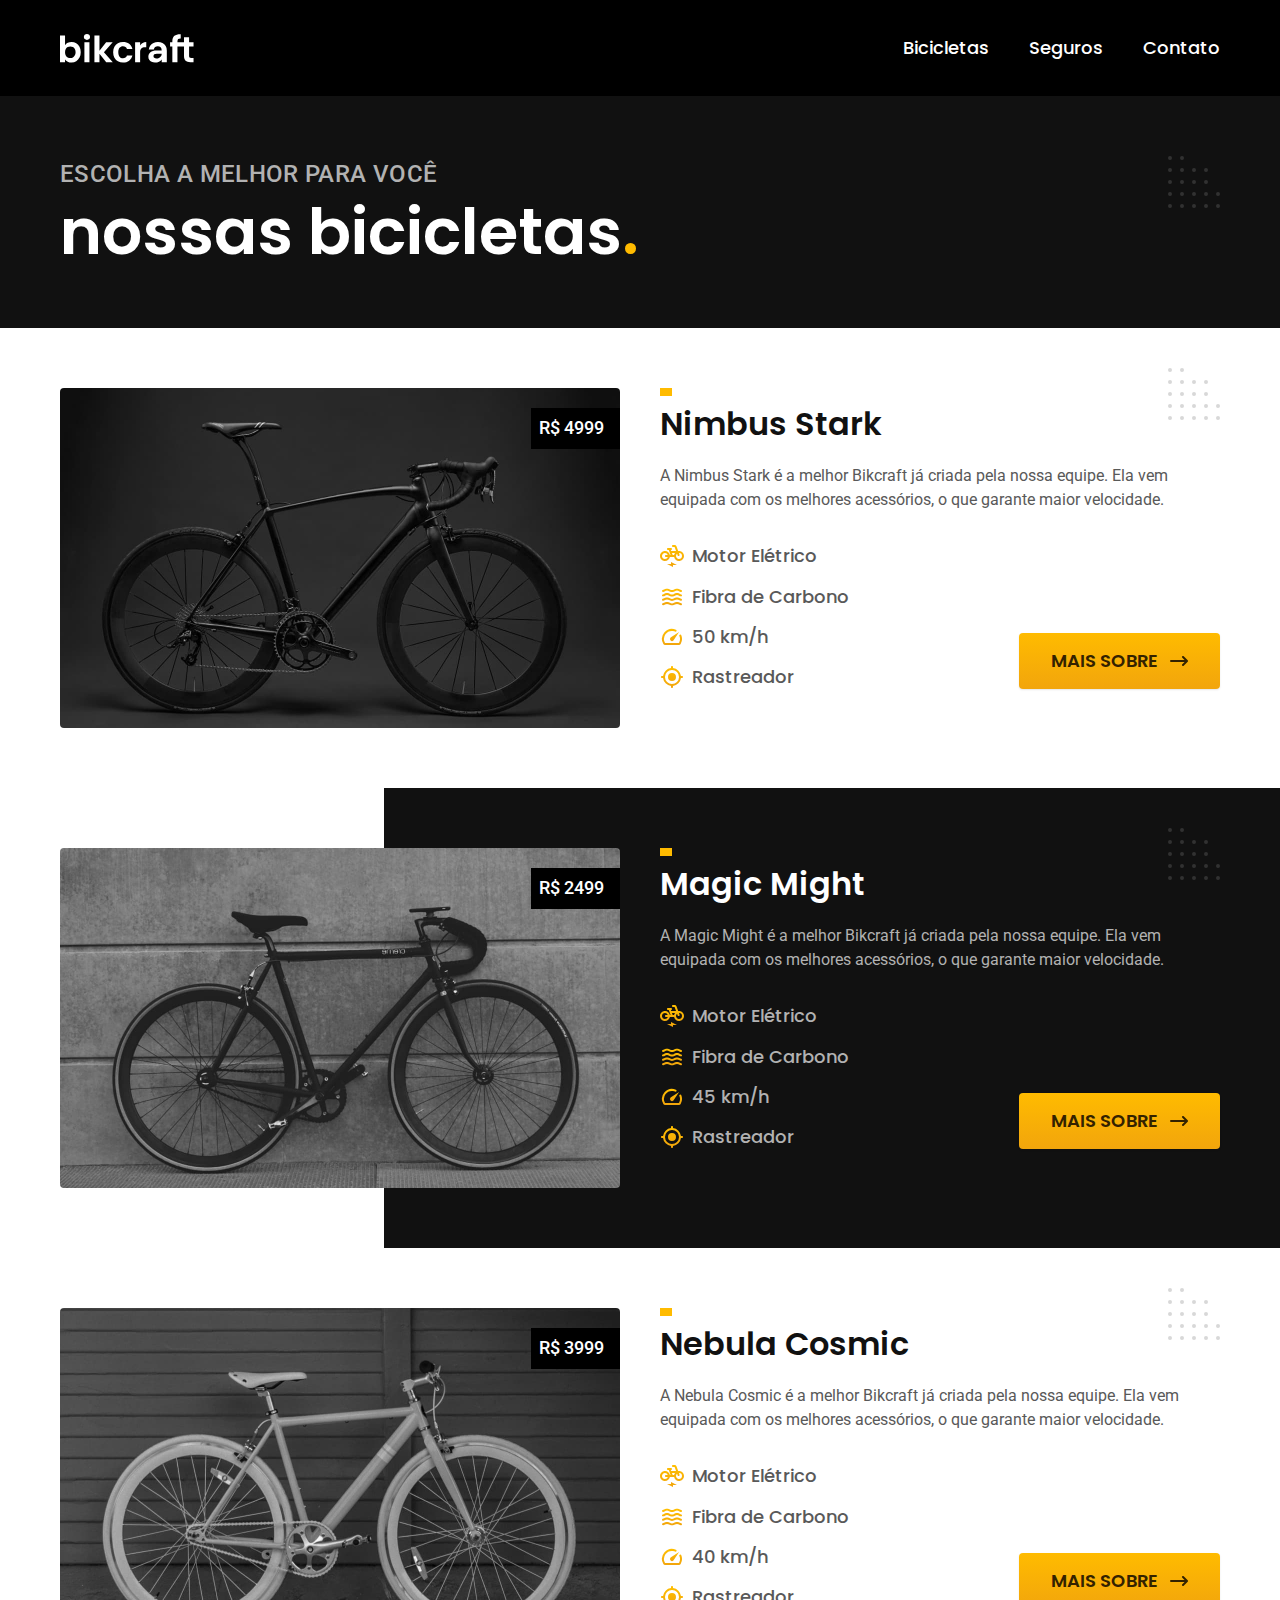
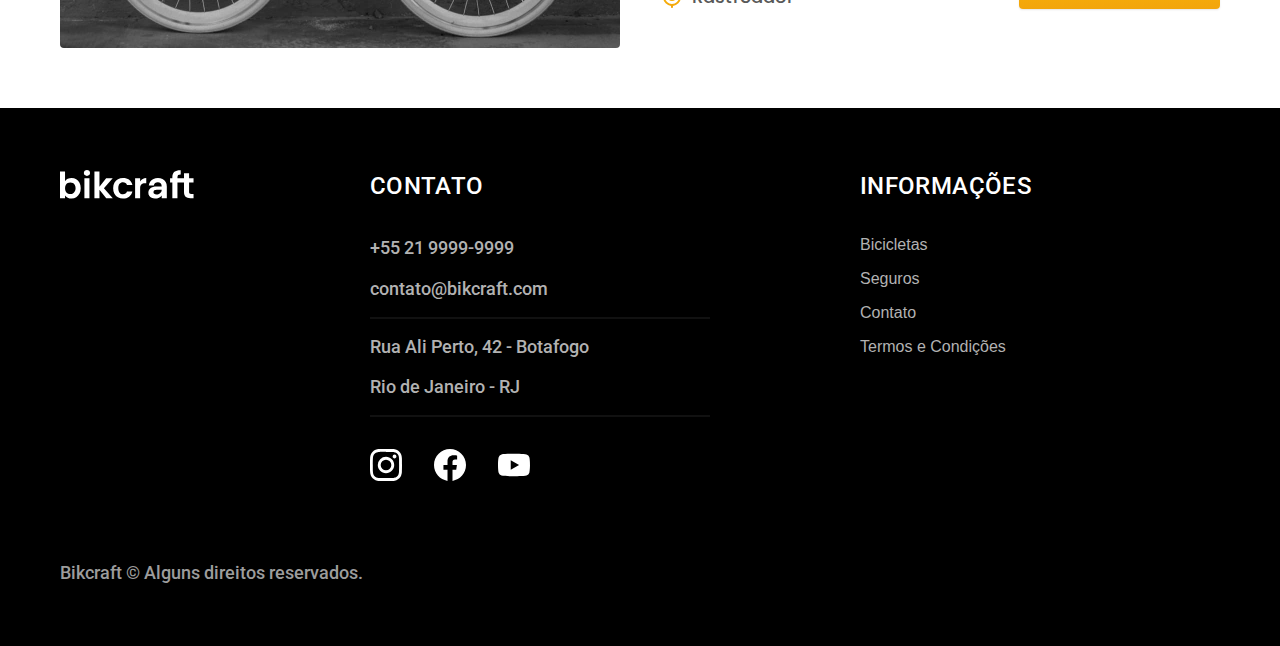
==== bicicletas.html @ aabdb1ad "pastas atualizadas" ====
<!DOCTYPE html>
<html lang="pt-br">

<head>
  <meta charset="UTF-8">
  <meta name="viewport" content="width=device-width, initial-scale=1.0">
  <title>Bicicletas | Bikcraft</title>
  <meta name="Termos e condições" content="Bicicletas elétricas de alta precisão e qualidade,  feitas sob medida para o cliente. Explore o mundo na sua velocidade com a Bikcraft.">

  <link rel="preload" href="./css/style.css" as="style">
  <link rel="stylesheet" href="./css/style.css">

  <link rel="preconnect" href="https://fonts.googleapis.com">
  <link rel="preconnect" href="https://fonts.gstatic.com" crossorigin>
  <link href="https://fonts.googleapis.com/css2?family=Merriweather:ital,wght@1,900&family=Poppins:wght@400;600&family=Roboto:wght@400;500&display=swap" rel="stylesheet">
</head>

<body id="bicicletas">
  <header class="header-bg">
    <div class="header container">
      <a href="./">
        <img src="./img/bikcraft.svg" alt="Bikcraft">
      </a>
      <nav aria-label="primaria">
        <ul class="header-menu font-1-m cor-0">
          <li><a href="./bicicletas.html">Bicicletas</a></li>
          <li><a href="./seguros.html">Seguros</a></li>
          <li><a href="./contato.html">Contato</a></li>
        </ul>
      </nav>
    </div>
  </header>

  <main>
    <div class="titulo-bg">
      <div class="titulo container">
        <p class="font-2-l-b cor-5">Escolha a melhor para você</p>
        <h1 class="font-1-xxl cor-0">nossas bicicletas<span class="cor-p1">.</span></h1>
      </div>
    </div>

    <div class="bicicletas container">
      <div class="bicicletas-imagem">
        <img src="./img/bicicletas/nimbus.jpg" alt="Bicicleta preta">
        <span class="font-2-m cor-0">R$ 4999</span>
      </div>
      <div class="bicicletas-conteudo">
        <h2 class="font-1-xl">Nimbus Stark</h2>
        <p class="font-2-s cor-8">A Nimbus Stark é a melhor Bikcraft já criada pela nossa equipe. Ela vem equipada com os melhores acessórios, o que garante maior velocidade.</p>
        <ul class="font-1-m cor-8">
          <li><img src="./img/icones/eletrica.svg" alt=""><span>Motor Elétrico</span></li>
          <li><img src="./img/icones/carbono.svg" alt=""><span>Fibra de Carbono</span></li>
          <li><img src="./img/icones/velocidade.svg" alt=""><span>50 km/h</span></li>
          <li><img src="./img/icones/rastreador.svg" alt=""><span>Rastreador</span></li>
        </ul>
        <a class="botao seta" href="./bicicletas/nimbus.html">Mais Sobre</a>
      </div>
    </div>

    <div class="bicicletas-bg">
      <div class="bicicletas container">
        <div class="bicicletas-imagem">
          <img src="./img/bicicletas/magic.jpg" alt="Bicicleta preta">
          <span class="font-2-m cor-0">R$ 2499</span>
        </div>
        <div class="bicicletas-conteudo">
          <h2 class="font-1-xl cor-0">Magic Might</h2>
          <p class="font-2-s cor-5">A Magic Might é a melhor Bikcraft já criada pela nossa equipe. Ela vem equipada com os melhores acessórios, o que garante maior velocidade.</p>
          <ul class="font-1-m cor-5">
            <li><img src="./img/icones/eletrica.svg" alt=""><span>Motor Elétrico</span></li>
            <li><img src="./img/icones/carbono.svg" alt=""><span>Fibra de Carbono</span></li>
            <li><img src="./img/icones/velocidade.svg" alt=""><span>45 km/h</span></li>
            <li><img src="./img/icones/rastreador.svg" alt=""><span>Rastreador</span></li>
          </ul>
          <a class="botao seta" href="./bicicletas/magic.html">Mais Sobre</a>
        </div>
      </div>
    </div>

    <div class="bicicletas container">
      <div class="bicicletas-imagem">
        <img src="./img/bicicletas/nebula.jpg" alt="Bicicleta branca">
        <span class="font-2-m cor-0">R$ 3999</span>
      </div>
      <div class="bicicletas-conteudo">
        <h2 class="font-1-xl">Nebula Cosmic</h2>
        <p class="font-2-s cor-8">A Nebula Cosmic é a melhor Bikcraft já criada pela nossa equipe. Ela vem equipada com os melhores acessórios, o que garante maior velocidade.</p>
        <ul class="font-1-m cor-8">
          <li><img src="./img/icones/eletrica.svg" alt=""><span>Motor Elétrico</span></li>
          <li><img src="./img/icones/carbono.svg" alt=""><span>Fibra de Carbono</span></li>
          <li><img src="./img/icones/velocidade.svg" alt=""><span>40 km/h</span></li>
          <li><img src="./img/icones/rastreador.svg" alt=""><span>Rastreador</span></li>
        </ul>
        <a class="botao seta" href="./bicicletas/nebula.html">Mais Sobre</a>
      </div>
    </div>

  </main>

  <footer class="footer-bg">
    <div class="footer container"><img src="./img/bikcraft.svg" alt="Bikcraft">
      <div class="footer-contato">
        <h3 class="font-2-l-b cor-0">Contato</h3>
        <ul class="font-2-m cor-5">
          <li><a href="tel: +5521999999999">+55 21 9999-9999</a></li>
          <li><a href="mailto: contato@bikcraft.com">contato@bikcraft.com</a></li>
          <li>Rua Ali Perto, 42 - Botafogo</li>
          <li>Rio de Janeiro - RJ</li>
        </ul>
        <div class="footer-redes">
          <a href="./">
            <img src="./img/redes/instagram.svg" alt="Instagram">
          </a>
          <a href="./">
            <img src="./img/redes/facebook.svg" alt="Facebook">
          </a>
          <a href="./">
            <img src="./img/redes/youtube.svg" alt="Youtube">
          </a>
        </div>
      </div>
      <div class="footer-informacoes">
        <h3 class="font-2-l-b cor-0">Informações</h3>
        <nav>
          <ul class="font-l-m cor-5">
            <li><a href="./bicicletas.html">Bicicletas</a></li>
            <li><a href="./seguros.html">Seguros</a></li>
            <li><a href="./contato.html">Contato</a></li>
            <li><a href="./contato.html">Termos e Condições</a></li>
          </ul>
        </nav>
      </div>
      <p class="footer-copy font-2-m cor-6">Bikcraft © Alguns direitos reservados.</p>
    </div>
  </footer>

</body>

</html>
---- css/style.css ----
/* Global */

@import "./global/global.css";
@import "./global/header.css";
@import "./global/footer.css";

/* Utilidades */
@import "./utilidades/componentes.css";
@import "./utilidades/tipografia.css";
@import "./utilidades/cores.css";
@import "./utilidades/formulario.css";

/* Home */
@import "./home/introducao.css";
@import "./home/tecnologia.css";
@import "./home/parceiros.css";
@import "./home/depoimento.css";

/* Bicicletas */
@import "./bicicletas/bicicletas-lista.css";
@import "./bicicletas/bicicletas.css";

/* Bicicleta */
@import "./bicicleta/bicicleta.css";
@import "./bicicleta/seguro.css";

/* Seguros */
@import "./seguros/seguros.css";
@import "./seguros/vantagens.css";
@import "./seguros/perguntas.css";

/* Contato */
@import "./contato/contato.css";
@import "./contato/lojas.css";

/* Orçamento */
@import "./orcamento/orcamento.css";

/* Termos */
@import "./termos/termos.css";
---- css/style.css ----
/* Global */

@import "./global/global.css";
@import "./global/header.css";
@import "./global/footer.css";

/* Utilidades */
@import "./utilidades/componentes.css";
@import "./utilidades/tipografia.css";
@import "./utilidades/cores.css";
@import "./utilidades/formulario.css";

/* Home */
@import "./home/introducao.css";
@import "./home/tecnologia.css";
@import "./home/parceiros.css";
@import "./home/depoimento.css";

/* Bicicletas */
@import "./bicicletas/bicicletas-lista.css";
@import "./bicicletas/bicicletas.css";

/* Bicicleta */
@import "./bicicleta/bicicleta.css";
@import "./bicicleta/seguro.css";

/* Seguros */
@import "./seguros/seguros.css";
@import "./seguros/vantagens.css";
@import "./seguros/perguntas.css";

/* Contato */
@import "./contato/contato.css";
@import "./contato/lojas.css";

/* Orçamento */
@import "./orcamento/orcamento.css";

/* Termos */
@import "./termos/termos.css";
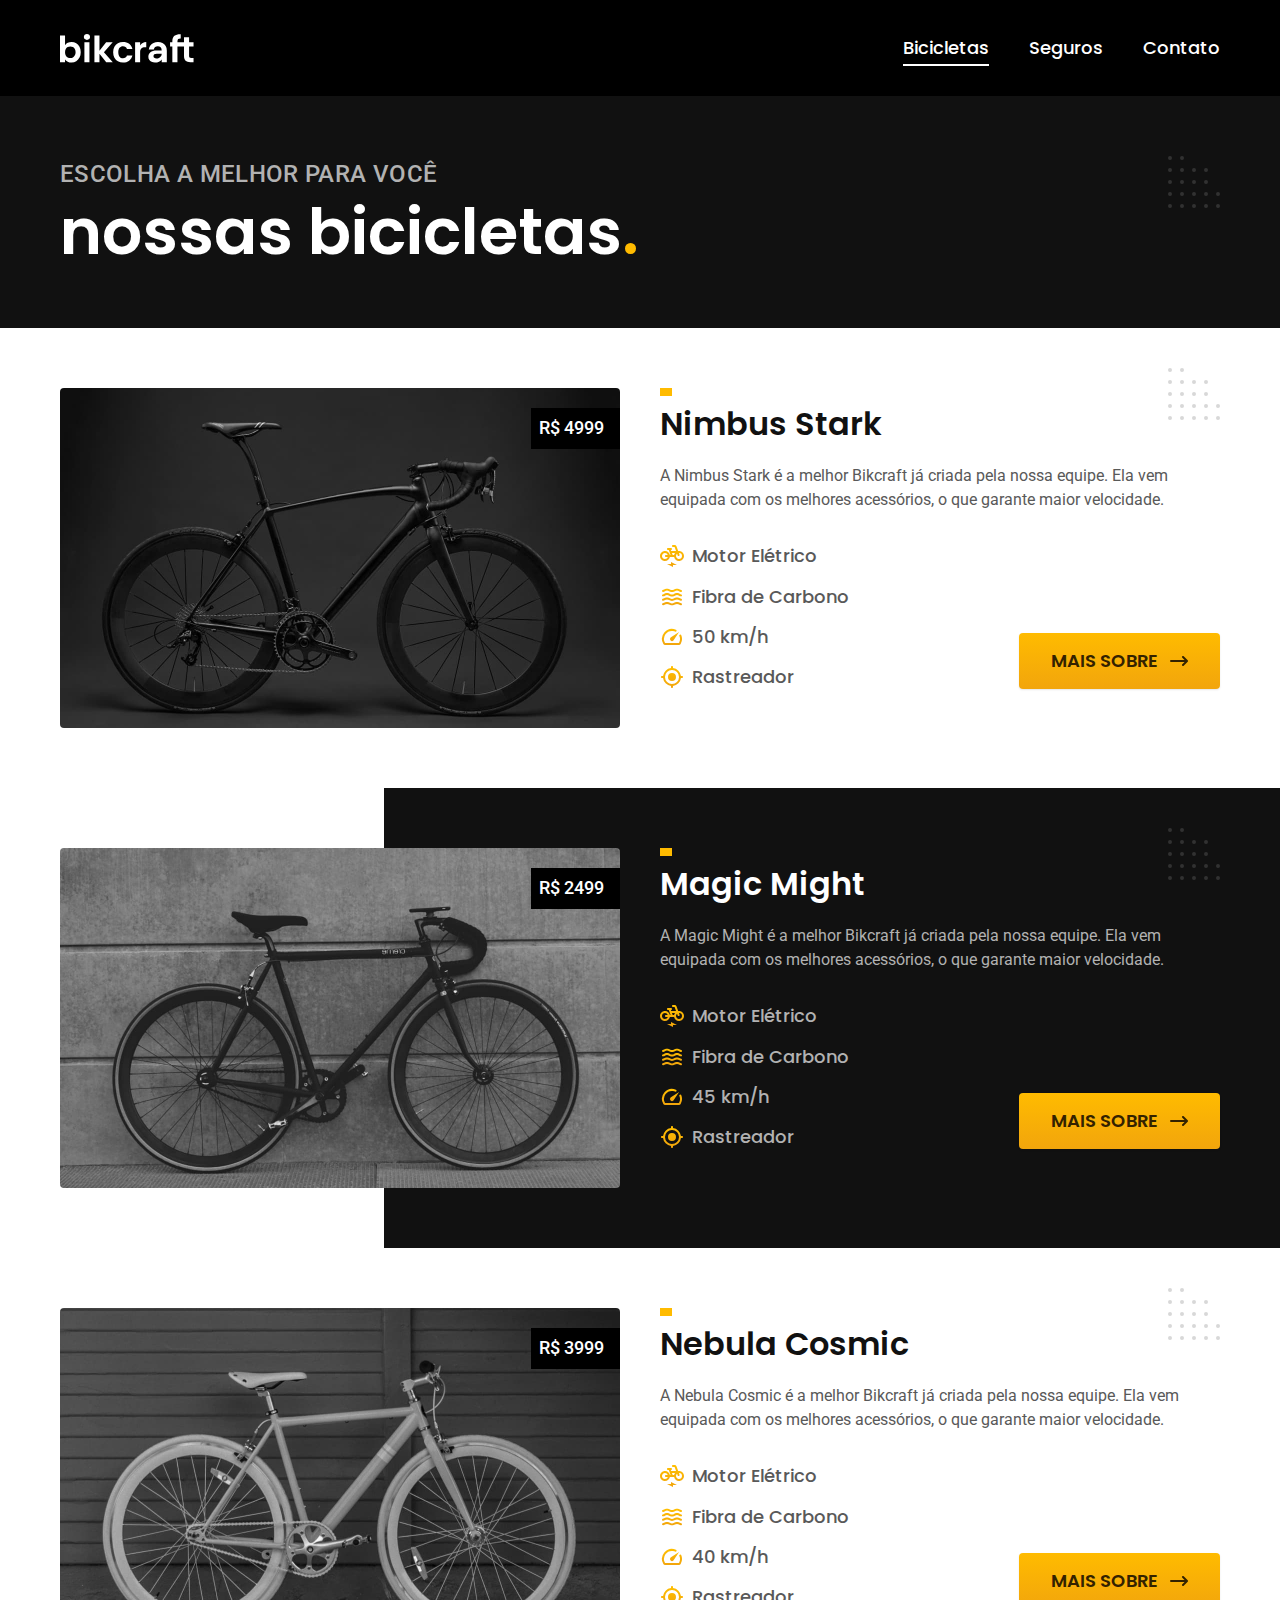
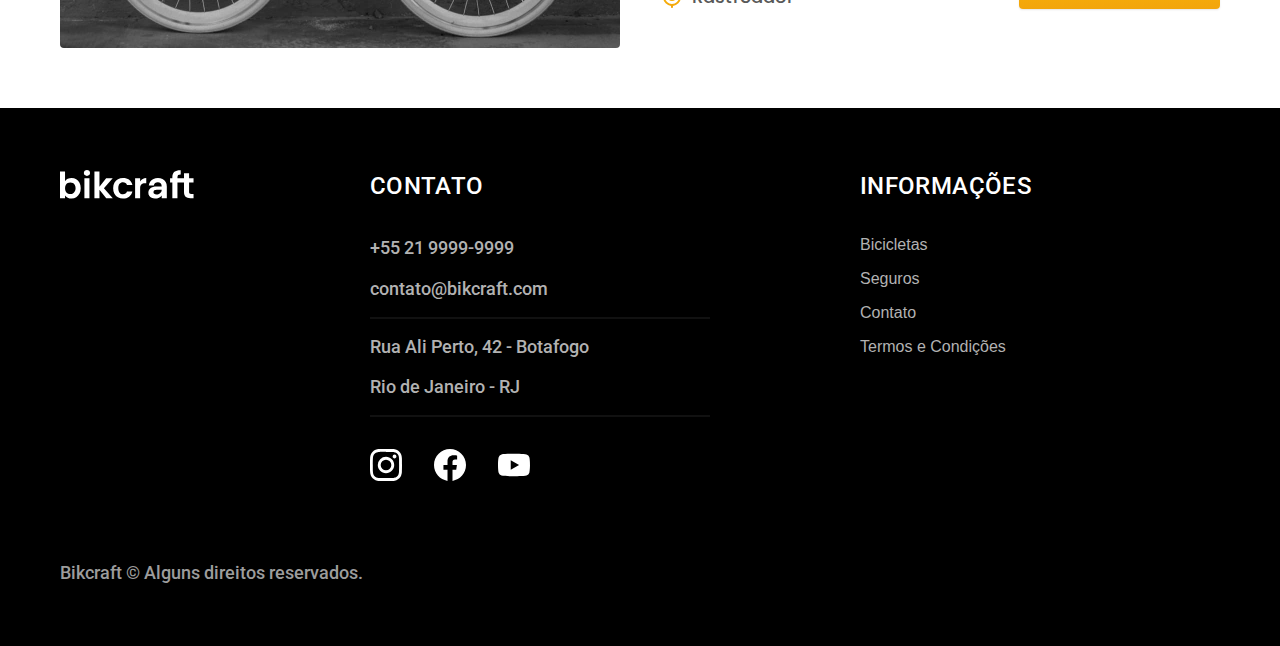
==== commit 5e35fd9c: "otimizado para producao" ====
--- a/bicicletas.html
+++ b/bicicletas.html
@@ -7,12 +7,19 @@
   <title>Bicicletas | Bikcraft</title>
   <meta name="Termos e condições" content="Bicicletas elétricas de alta precisão e qualidade,  feitas sob medida para o cliente. Explore o mundo na sua velocidade com a Bikcraft.">
 
-  <link rel="preload" href="./css/style.css" as="style">
-  <link rel="stylesheet" href="./css/style.css">
 
   <link rel="preconnect" href="https://fonts.googleapis.com">
   <link rel="preconnect" href="https://fonts.gstatic.com" crossorigin>
   <link href="https://fonts.googleapis.com/css2?family=Merriweather:ital,wght@1,900&family=Poppins:wght@400;600&family=Roboto:wght@400;500&display=swap" rel="stylesheet">
+
+  <link rel="icon" href="./favicon.svg" type="image/svg+xml">
+  <link rel="preload" href="./css/style.min.css" as="style">
+  <link rel="stylesheet" href="./css/style.min.css">
+
+
+  <script>
+    document.documentElement.classList.add("js");
+  </script>
 </head>
 
 <body id="bicicletas">
@@ -134,6 +141,7 @@
     </div>
   </footer>
 
+  <script src="../js/script.js"></script>
 </body>
 
 </html>--- a/css/style.min.css
+++ b/css/style.min.css
@@ -0,0 +1 @@
+body{margin:0;font-family:Arial,Helvetica,sans-serif;color:#111}blockquote,dd,h1,h2,h3,h4,p,ul{margin:0}ul{padding:0;list-style:none}a{text-decoration:none;color:inherit}img{max-width:100%;height:auto;display:block}img[src$=".jpg"]{border-radius:4px}.header-bg{background-color:var(--cor-12)}.header{display:flex;flex-wrap:wrap;gap:20px;justify-content:space-between;align-items:center;padding-top:20px;padding-bottom:20px}.header img{min-width:max-content}.header-menu{display:flex;flex-wrap:wrap;gap:40px}.header-menu a{display:inline-block;padding:16px 0;position:relative}.header-menu a::after{content:"";display:block;height:2px;width:0;background:var(--cor-0);margin-top:4px;transition:.3s;position:absolute}.header-menu a.ativo::after,.header-menu a:hover::after{width:100%}@media (max-width:800px){.header-menu{gap:20px}.header-menu a{background:var(--cor-11);padding:12px 16px;border-radius:4px}.header-menu a:hover{background-color:var(--cor-10)}.header a:after{display:none}}@media (max-width:600px){.header-menu{gap:12px}.header-menu a{padding:8px 12px;font-size:14px}}.footer-bg{background-color:var(--cor-12)}.footer{display:grid;grid-template-columns:3fr 5fr 4fr;gap:40px;padding-top:60px;padding-bottom:60px}.footer h3{margin-bottom:32px}.footer-contato ul{margin-bottom:32px}.footer-contato li:nth-child(2n):after{content:"";display:block;max-width:340px;height:2px;background:var(--cor-11);margin-top:16px}.footer li{margin-bottom:16px}.footer-redes{display:flex;gap:32px}.footer a:hover{color:var(--cor-0)}.footer-copy{grid-column:1/-1;margin-top:40px}@media (max-width:800px){.footer>img{display:none}.footer{grid-template-columns:1fr 1fr}}@media (max-width:800px){.footer{grid-template-columns:1fr;gap:60px}.footer-copy{margin-top:0}}.container{box-sizing:border-box;max-width:1200px;padding-left:20px;padding-right:20px;margin-left:auto;margin-right:auto}.botao{display:inline-block;padding:16px 32px;background:linear-gradient(#fb0,#f2a50c);box-shadow:0 1px 2px rgba(0,0,0,.1);border-radius:4px;text-transform:uppercase;font:600 1.125rem/1.35 Poppins,sans-serif;color:var(--cor-p5);max-width:max-content;border:none;cursor:pointer}.botao:hover{background:linear-gradient(#fb0,#e59317)}.botao.seta{display:flex;align-items:center}.botao.seta::after{content:"";display:inline-block;width:18px;height:10px;margin-left:12px;background:url("../img/icones/seta.svg");transition:transform .2s}.botao.seta:hover::after{transform:translateX(4px)}@media (max-width:600px){.botao a{padding:12px 16px;font-size:1rem}}.botao.secundario{background:var(--cor-10);color:var(--cor-2)}.botao.secundario:hover{background:var(--cor-9)}.link{display:inline-block;color:var(--cor-p1);font:500 1.5rem/1.5 Poppins,sans-serif;text-transform:uppercase}.link::after{content:"";display:block;width:100%;height:4px;background-color:currentColor}.link:hover{color:var(--cor-0)}.titulo-bg{padding-top:60px;padding-bottom:60px;background-color:var(--cor-11)}.titulo{background:url("../img/dec/top-right.svg") no-repeat top right 20px}.titulo p{margin-bottom:4px}@media (max-width:800px){.titulo-bg{padding-top:40px;padding-bottom:40px}.titulo p{font-size:1rem;text-transform:lowercase;font-weight:400}}.font-1-xs{font:500 0.75rem/1.35 Poppins,sans-serif}.font-2-xs{font:400 0.875rem/1.43 Roboto,sans-serif}.font-1-s{font:500 1rem/1.5 Poppins,sans-serif}.font-2-s{font:400 1rem/1.5 Roboto,sans-serif}.font-1-m,.font-1-m-b{font:500 1.125rem/1.35 Poppins,sans-serif}.font-1-m-b{font-weight:600}.font-2-m{font:500 1.125rem/1.35 Roboto,sans-serif}.font-1-l{font:500 1.5rem/1.5 Poppins,sans-serif}.font-2-l,.font-2-l-b{font:400 1.5rem/1.5 Roboto,sans-serif}.font-2-l-b{font-weight:500;letter-spacing:.015em;text-transform:uppercase}.font-1-xl{font:600 2rem/1.25 Poppins,sans-serif}.font-2-xl{font:500 2rem/1.25 Roboto,sans-serif}.font-1-xxl{font:600 4rem/1.125 Poppins,sans-serif}@media (max-width:1200px){.font-1-xxl{font-size:3rem}.font-2-l,.font-2-l-b{font-size:1.125rem}}@media (max-width:800px){.font-1-xxl{font-size:2rem}.font-1-xl,.font-2-xl{font-size:1.5rem}}:root{--cor-0:#ffffff;--cor-1:#f7f7f7;--cor-2:#ededed;--cor-3:#dedede;--cor-4:#cccccc;--cor-5:#b2b2b2;--cor-6:#9c9c9c;--cor-7:#717171;--cor-8:#595959;--cor-9:#404040;--cor-10:#2e2e2e;--cor-11:#111111;--cor-12:#000000;--cor-p1:#ffbb00;--cor-p2:#e4a30b;--cor-p3:#a66f00;--cor-p4:#664400;--cor-p5:#332200}.cor-0{color:var(--cor-0)}.cor-1{color:var(--cor-1)}.cor-2{color:var(--cor-2)}.cor-3{color:var(--cor-3)}.cor-4{color:var(--cor-4)}.cor-5{color:var(--cor-5)}.cor-6{color:var(--cor-6)}.cor-7{color:var(--cor-7)}.cor-8{color:var(--cor-8)}.cor-9{color:var(--cor-9)}.cor-10{color:var(--cor-10)}.cor-11{color:var(--cor-11)}.cor-12{color:var(--cor-12)}.cor-p1{color:var(--cor-p1)}.cor-p2{color:var(--cor-p2)}.cor-p3{color:var(--cor-p3)}.cor-p4{color:var(--cor-p4)}.cor-p5{color:var(--cor-p5)}.form{display:grid;grid-template-columns:1fr 1fr;gap:20px}.form .col-2{grid-column:span 2}.form label{display:block;font:600 1rem/1.5 Poppins,sans-serif;margin-bottom:4px}.form input[type=email],.form input[type=text],.form textarea{font:400 1rem/1.5 Roboto,sans-serif;background:var(--cor-1);border:1px solid var(--cor-2);border-radius:4px;padding:12px;width:100%;box-sizing:border-box}.form input[type=email]:focus,.form textarea:focus,form input[type=text]:focus{outline:0;border-color:var(--cor-p1);background:var(--cor-0);box-shadow:0 0 0 2px #fea}@media (max-width:600px){.form{grid-template-columns:1fr}.form .col-2{grid-column:1}}.introducao-bg{background:var(--cor-12) url("../img/dec/bottom-left.svg") no-repeat bottom 160px left 20px;box-shadow:inset 0 -120px #fff}.introducao{display:grid;grid-template-columns:1fr 1fr;gap:0 40px}.introducao-conteudo{align-self:end;padding-bottom:200px}.introducao img{height:100%;object-fit:cover;border-radius:4px}.introducao h1{margin-bottom:32px}.introducao h1 span{color:#fb0}.introducao p{margin-bottom:20px}@media (max-width:800px){.introducao-bg{background:var(--cor-11);padding:40px;box-shadow:inset 0 -60px var(--cor-0)}.introducao{grid-template-columns:1fr;gap:32px}.introducao-conteudo{padding-bottom:0}.introducao h1{margin-bottom:16px}.introducao img{height:300px;width:100%}}.tecnologia-bg{background-color:var(--cor-11);box-shadow:inset 0 80px var(--cor-0),inset 0 -80px var(--cor-0)}.tecnologia{display:grid;grid-template-columns:1fr 1fr;gap:40px}.tecnologia-imagem img{width:100%;height:100%;object-fit:cover;object-position:left}.tecnologia-conteudo{padding-top:160px;padding-bottom:160px}.tecnologia-conteudo>span{display:block;margin-bottom:20px}.tecnologia-conteudo h2{margin-bottom:32px}.tecnologia-conteudo>p{margin-bottom:20px}.tecnologia a{margin-bottom:80px}.tecnologia-vantagens{display:flex;gap:40px}.tecnologia-vantagens h3{margin-bottom:8px;width:max-content}.tecnologia-vantagens img{width:24px;margin-bottom:8px}@media (max-width:800px){.tecnologia-bg{box-shadow:initial}.tecnologia-vantagens{grid-template-columns:1fr}.tecnologia-conteudo{padding-bottom:60px;padding-top:60px}.tecnologia-imagem{display:none}.tecnologia{padding-bottom:60px}}@media (max-width:600px){.tecnologia-vantagens{flex-direction:column}}.parceiros{padding-top:60px;padding-bottom:120px}.parceiros h2{margin-bottom:60px}.parceiros ul{padding:0 20px;max-width:1400px;display:grid;grid-template-columns:repeat(4,1fr);margin:0 auto}.parceiros img{margin:auto}.parceiros li{display:flex;padding:32px}.parceiros li{border-left:2px solid var(--cor-2)}.parceiros li:first-child,.parceiros li:nth-child(5){border-left:none}.parceiros li:nth-child(n+5){border-top:2px solid var(--cor-2)}@media (max-width:800px){.parceiros{padding-bottom:60px}.parceiros li{display:flex;padding:20px}.parceiros h2{margin-bottom:20px}.parceiros ul{grid-template-columns:2,fr}.parceiros li:nth-child(n+3){border-top:2px solid var(--cor-2)}.parceiros li:nth-child(odd){border-left:none}}.depoimento{display:grid;grid-template-columns:1fr 1fr;background-color:var(--cor-p1);overflow:hidden}.depoimento img{border-radius:0;width:100%;height:100%;object-fit:cover}.depoimento-conteudo{padding:40px 40px 80px 80px;align-self:end;background:url("../img/dec/bottom-right-p.svg") no-repeat bottom 40px right 40px}.depoimento-conteudo p{max-width:32ch;font-family:Merriweather,serif;font-style:italic;font-weight:900;margin-bottom:32px;position:relative}.depoimento p::after,.depoimento p::before{font-size:5rem;color:var(--cor-p2);position:absolute}.depoimento p::before{content:"“";left:-50px;top:-20px}.depoimento p::after{content:"”"}@media (min-width:1200px){.depoimento img{max-height:520px}}@media (max-width:800px){.depoimento{grid-template-columns:1fr;text-align:center}.depoimento img{max-height:200px}.depoimento-conteudo{padding:40px 20px;align-items:center}}.bicicletas-lista{padding-top:60px;padding-bottom:120px}.bicicletas-lista h2{margin-bottom:40px}.bicicletas-lista ul{display:flex;gap:40px;padding:0 20px 20px 20px;max-width:1400px;margin-left:auto;margin-right:auto;overflow-x:auto}#bicicleta .bicicletas-lista ul{padding:0 0 20px 0}.bicicletas-lista li{flex:1;min-width:280px}.bicicletas-lista a{display:block}.bicicletas-lista img{margin-bottom:16px}.bicicletas-lista h3{margin-bottom:8px;display:flex;align-items:center}.bicicletas-lista h3::before{content:"";display:inline-block;height:8px;width:12px;margin-right:8px;background-color:var(--cor-p1)}.bicicletas-lista a:hover h3::before{width:24px}.bicicletas-lista li span{padding-left:20px}@media (max-width:800px){.bicicletas-lista{padding-bottom:60px}.bicicletas-lista ul{gap:20px}}.bicicletas-bg{background-image:linear-gradient(to right,var(--cor-0) 30%,var(--cor-11) 0)}.bicicletas{display:grid;grid-template-columns:1fr 1fr;gap:40px;padding-top:60px;padding-bottom:60px;background:url("../img/dec/top-right.svg") no-repeat top 40px right 20px}.bicicletas-imagem{display:grid}.bicicletas-imagem img{grid-area:1/1}.bicicletas-imagem span{grid-area:1/1;place-self:start end;margin-top:20px;background:var(--cor-12);display:inline-block;padding:8px 16px 8px 8px;border:4px 0 0 4px}.bicicletas-conteudo{display:grid;grid-template-columns:1fr auto;align-content:start}.bicicletas h2,.bicicletas p{grid-column:1/-1}.bicicletas h2{margin-bottom:20px}.bicicletas h2::before{content:"";display:block;width:12px;height:8px;background-color:var(--cor-p1);margin-bottom:8px}.bicicletas p{margin-bottom:32px}.bicicletas a{place-self:end}.bicicletas li{display:flex;align-items:center}.bicicletas ul{display:grid;gap:16px}.bicicletas-conteudo img{width:24px;margin-right:8px}@media (max-width:800px){.bicicletas-bg{background:var(--cor-11)}.bicicletas{grid-template-columns:1fr;gap:20px;padding-top:40px;padding-bottom:40px}}@media (max-width:600px){.bicicletas-conteudo{grid-template-columns:1fr}.bicicletas ul{font-size:1rem;margin-bottom:32px;grid-template-columns:1fr 1fr}.bicicletas a{place-self:start}}.bicicleta{display:grid;grid-template-columns:1fr 1fr;align-items:start;gap:40px;padding-top:60px;padding-bottom:60px}#bicicleta .titulo p{text-transform:uppercase}.bicicleta-imagens{display:flex;flex-wrap:wrap;gap:20px}.bicicleta-imagens img{flex:1;min-width:200px}.bicicleta-imagens img:first-child{min-width:100%}.bicicleta-conteudo p{margin-bottom:32px}.bicicleta-comprar{display:grid;grid-template-columns:max-content auto;align-items:center;justify-items:start;gap:8px 12px;margin-bottom:40px}.bicicleta-comprar a{grid-row:span 2}.bicicleta-comprar span{display:flex;align-items:center;background-color:var(--cor-12);gap:8px;padding:4px 8px;border-radius:4px}.bicicleta-conteudo h2{text-transform:uppercase;letter-spacing:.15em;margin-bottom:12px}.bicicleta-ficha,.bicicleta-informacoes{padding:32px;background-color:var(--cor-12);border-radius:4px}.bicicleta-informacoes{margin-bottom:40px;display:grid;grid-template-columns:1fr 1fr;gap:32px}.bicicleta-informacoes img{width:24px;margin-bottom:8px}.bicicleta-informacoes h3{margin-bottom:8px}.bicicleta-ficha li{padding:4px 0;display:flex;justify-content:space-between;border-bottom:1px solid var(--cor-11)}.bicicleta-ficha li:last-child{border-bottom:none}.bicicleta-ficha span{color:var(--cor-6)}@media (max-width:800px){.bicicleta{grid-template-columns:1fr;padding-top:40px;padding-bottom:40px}.bicicleta-imagens{grid-row:2}}@media (max-width:400px){.bicicleta-informacoes{grid-template-columns:1fr}.bicicleta-comprar{grid-template-columns:1fr}}.seguro-bg{background-color:var(--cor-11);box-shadow:inset 0 120px var(--cor-0),inset 0 -120px var(--cor-12)}.seguro{display:grid;grid-template-columns:1fr 1fr;gap:40px}.seguro-imagem img{width:100%;height:100%;object-fit:cover}.seguro-conteudo{padding-top:180px;padding-bottom:180px}.seguro h2{margin-bottom:32px}.seguro p{margin-bottom:20px}@media (max-width:800px){.seguro-bg{box-shadow:inset 0 -60px var(--cor-12)}.seguro{grid-template-columns:1fr}.seguro-conteudo{grid-row:1;padding-top:40px;padding-bottom:0}}.seguros-bg{background:var(--cor-11)}.seguros{padding-top:60px;padding-bottom:60px;display:grid;grid-template-columns:1fr 1fr;gap:40px;align-items:center}#seguros .seguros{padding-top:0}.seguros h2{grid-column:1/-1}.seguros-item{background-color:var(--cor-12);padding:32px 32px 32px 60px;display:grid;grid-template-columns:1fr auto;border-radius:4px}.seguros-item h3{margin-bottom:40px}.seguros-item span{grid-column:2;display:block;text-align:right}.seguros-item ul{grid-column:1/-1;margin-bottom:32px}.seguros-item li{display:flex;align-items:center;position:relative}.seguros-item li+li{margin-top:20px}.seguros-item li::before{content:"";display:block;width:13px;height:9px;background-image:url("../img/icones/lista.svg");position:absolute;left:-21px}.seguros-item a{grid-column:1/-1}@media (max-width:800px){.seguros{grid-template-columns:1fr}}.vantagens-bg{background-color:var(--cor-12)}.vantagens{padding-top:120px;padding-bottom:120px}.vantagens h2{margin-bottom:60px}.vantagens ul{display:grid;grid-template-columns:repeat(auto-fit,minmax(280px,max-content));gap:40px 80px}.vantagens h3,.vantagens img{margin-bottom:8px}@media (max-width:800px){.vantagens{padding-top:60px;padding-bottom:60px}.vantagens h2{margin-bottom:40px}.vantagens ul{gap:20px}}.perguntas{padding-top:120px;padding-bottom:120px}.perguntas h2{margin-bottom:60px}.perguntas dl>div{padding:20px;border-radius:4px}.perguntas dl>div:nth-child(odd){background-color:var(--cor-1)}.perguntas button{display:grid;grid-template-columns:auto 1fr auto;align-items:center;gap:8px;cursor:pointer;border:none;background:0 0;width:100%;text-align:left}.perguntas button::before{content:"";display:inline-block;width:12px;height:8px;background-color:var(--cor-p1)}.perguntas button::after{content:"";display:inline-block;width:14px;height:6px;background:url("../img/icones/seta-abrir.svg");transition:.3s}.perguntas button:hover::after,.perguntas button[aria-expanded=true]::after{transform:rotate(180deg)}.js .perguntas dd{display:none}.js .perguntas dd.ativa{display:block}.perguntas dd{padding-left:20px;padding-top:16px;max-width:80ch}@media (max-width:800px){.perguntas{padding-top:60px;padding-bottom:60px}.perguntas h2{margin-bottom:40px}}#contato{background:linear-gradient(var(--cor-11) 600px,var(--cor-1) 0)}.contato{display:grid;grid-template-columns:5fr 7fr}.contato-dados,.contato-formulario{padding:60px;box-shadow:0 1px 2px rgba(0,0,0,.1)}.contato-dados{border-radius:5px 0 0 5px;background:var(--cor-12) url("../img/dec/bottom-left.svg") no-repeat bottom 20px left 20px}.contato-formulario{border-radius:0 5px 5px 0;background:var(--cor-0) url("../img/dec/bottom-right.svg") no-repeat bottom 20px right 20px}.contato-dados h2{margin-bottom:60px}.contato-endereco{margin-bottom:32px;padding-left:28px;background:url("../img/icones/local.svg") no-repeat 0 2px}.contato-endereco p{margin-bottom:8px}.contato-meios a{display:block;max-width:max-content;margin-bottom:8px;padding-left:28px}.contato-meios a:hover{color:var(--cor-0)}.contato-meios a:first-child{background:url("../img/icones/email.svg") no-repeat 0 2px}.contato-meios a:nth-child(2){margin-bottom:32px}.contato-meios a:nth-child(3){background:url("../img/icones/telefone.svg") no-repeat 0 2px;margin-bottom:60px}.contato-redes{display:flex;gap:32px;padding-left:28px}@media (max-width:800px){.contato{grid-template-columns:1fr}.contato-dados,.contato-formulario{padding:20px}.contato-dados{border-radius:5px 5px 0 0;background:var(--cor-12)}.contato-formulario{border-radius:0 0 5px 5px}.contato-dados h2,.contato-meios a:nth-child(3){margin-bottom:32px}.contato-redes{margin-bottom:12px}}.lojas{display:grid;grid-template-columns:1fr 1fr;gap:0 40px;padding-top:120px;padding-bottom:120px}.lojas h2{grid-column:1/-1;margin-bottom:60px}.lojas img{border-radius:4px 4px 0 0}.lojas-item{border-radius:4px;background:var(--cor-0);box-shadow:0 1px 2px rgba(0,0,0,.1)}.lojas-conteudo{display:grid;grid-template-columns:1fr 1fr;gap:32px 16px;padding:32px}.lojas-conteudo h3,.lojas-tempo{grid-column:1/-1}.lojas-dados{display:grid;gap:8px;border-left:2px solid var(--cor-2);padding-left:12px}.lojas-tempo{display:flex;align-items:center;gap:8px}@media (max-width:800px){.lojas{gap:20px;padding-top:60px;padding-bottom:60px}.lojas h2{margin-bottom:32px}.lojas-conteudo{grid-template-columns:1fr}}@media (max-width:600px){.lojas{grid-template-columns:1fr}}#orcamento{background:linear-gradient(var(--cor-11) 600px,var(--cor-1) 0)}.orcamento{display:grid;grid-template-columns:5fr 7fr;padding-bottom:120px}.orcamento h2{text-transform:uppercase;display:flex;position:relative;align-items:center}.orcamento h2::before{content:"";display:inline-block;width:4px;height:8px;background-color:var(--cor-p1);position:absolute;left:-12px}.orcamento-dados,.orcamento-produto{padding:60px;box-shadow:0 1px 2px rgba(0,0,0,.1)}.orcamento-produto{border-radius:5px 0 0 5px;background:var(--cor-12) url("../img/dec/bottom-right.svg") no-repeat bottom 20px left 20px;display:grid;grid-template-columns:1fr 1fr;gap:20px;align-content:start}.orcamento-produto>*{grid-column:1/-1}.orcamento-produto>label{grid-column:initial}.orcamento-produto label{font:400 1rem/1.5 Poppins,sans-serif;color:var(--cor-4);background-color:var(--cor-10);display:grid;grid-template-columns:auto 1fr auto;padding:12px 16px;border-radius:4px;cursor:pointer;align-items:center;border:1px solid var(--cor-10)}.orcamento-produto input:checked+label{background:var(--cor-0);color:var(--cor-12)}.orcamento-produto label::before{content:"";display:inline-block;box-sizing:border-box;width:12px;height:12px;border:1px solid var(--cor-6);border-radius:50%;margin-right:8px}.orcamento-produto input:checked+label::before{border-color:var(--cor-7);box-shadow:inset 0 0 0 3px var(--cor-0),inset 0 0 0 6px var(--cor-7)}.orcamento-produto label:hover{background-color:var(--cor-9);border-color:var(--cor-9)}.orcamento-produto input:focus+label{box-shadow:0 0 0 2px var(--cor-p1);border:var(--cor-12)}.orcamento-produto label span{display:none}.orcamento-produto input:checked+label span{display:inline-block}.orcamento-produto input{opacity:0;position:absolute;pointer-events:none}.orcamento-dados{border-radius:0 5px 5px 0;background:var(--cor-0) url("../img/dec/bottom-right.svg") no-repeat bottom 20px right 20px}.orcamento-conteudo{display:none}.orcamento-conteudo h2,.orcamento-dados h2:nth-of-type(n+2){margin-top:20px}#bikcraft:checked~#orcamento-bikcraft,#seguro:checked~#orcamento-seguro{display:grid;gap:20px}.orcamento-detalhes{display:none;background:var(--cor-0);padding:20px;grid-template-columns:1fr 1fr;border-radius:4px;align-items:center}.orcamento-detalhes li{display:flex;align-items:center;margin-bottom:8px}.orcamento-detalhes li img{width:16px;margin-right:8px}.orcamento-produto input:checked+label+.orcamento-detalhes{display:grid}@media (max-width:1200px){.orcamento-dados,.orcamento-produto{padding:32px}}@media (max-width:800px){.orcamento{grid-template-columns:1fr}.orcamento-produto{border-radius:5px 5px 0 0;background:var(--cor-12)}.orcamento-dados{border-radius:0 0 5px 5px}}@media (max-width:400px){.orcamento-produto{grid-template-columns:1fr}}.termos{padding-top:80px;padding-bottom:80px}.termos h2{font-weight:600;margin-bottom:20px}.termos p+h2{margin-top:40px}.termos p{max-width:75ch;margin-bottom:20px}--- a/css/style.min.css
+++ b/css/style.min.css
@@ -0,0 +1 @@
+body{margin:0;font-family:Arial,Helvetica,sans-serif;color:#111}blockquote,dd,h1,h2,h3,h4,p,ul{margin:0}ul{padding:0;list-style:none}a{text-decoration:none;color:inherit}img{max-width:100%;height:auto;display:block}img[src$=".jpg"]{border-radius:4px}.header-bg{background-color:var(--cor-12)}.header{display:flex;flex-wrap:wrap;gap:20px;justify-content:space-between;align-items:center;padding-top:20px;padding-bottom:20px}.header img{min-width:max-content}.header-menu{display:flex;flex-wrap:wrap;gap:40px}.header-menu a{display:inline-block;padding:16px 0;position:relative}.header-menu a::after{content:"";display:block;height:2px;width:0;background:var(--cor-0);margin-top:4px;transition:.3s;position:absolute}.header-menu a.ativo::after,.header-menu a:hover::after{width:100%}@media (max-width:800px){.header-menu{gap:20px}.header-menu a{background:var(--cor-11);padding:12px 16px;border-radius:4px}.header-menu a:hover{background-color:var(--cor-10)}.header a:after{display:none}}@media (max-width:600px){.header-menu{gap:12px}.header-menu a{padding:8px 12px;font-size:14px}}.footer-bg{background-color:var(--cor-12)}.footer{display:grid;grid-template-columns:3fr 5fr 4fr;gap:40px;padding-top:60px;padding-bottom:60px}.footer h3{margin-bottom:32px}.footer-contato ul{margin-bottom:32px}.footer-contato li:nth-child(2n):after{content:"";display:block;max-width:340px;height:2px;background:var(--cor-11);margin-top:16px}.footer li{margin-bottom:16px}.footer-redes{display:flex;gap:32px}.footer a:hover{color:var(--cor-0)}.footer-copy{grid-column:1/-1;margin-top:40px}@media (max-width:800px){.footer>img{display:none}.footer{grid-template-columns:1fr 1fr}}@media (max-width:800px){.footer{grid-template-columns:1fr;gap:60px}.footer-copy{margin-top:0}}.container{box-sizing:border-box;max-width:1200px;padding-left:20px;padding-right:20px;margin-left:auto;margin-right:auto}.botao{display:inline-block;padding:16px 32px;background:linear-gradient(#fb0,#f2a50c);box-shadow:0 1px 2px rgba(0,0,0,.1);border-radius:4px;text-transform:uppercase;font:600 1.125rem/1.35 Poppins,sans-serif;color:var(--cor-p5);max-width:max-content;border:none;cursor:pointer}.botao:hover{background:linear-gradient(#fb0,#e59317)}.botao.seta{display:flex;align-items:center}.botao.seta::after{content:"";display:inline-block;width:18px;height:10px;margin-left:12px;background:url("../img/icones/seta.svg");transition:transform .2s}.botao.seta:hover::after{transform:translateX(4px)}@media (max-width:600px){.botao a{padding:12px 16px;font-size:1rem}}.botao.secundario{background:var(--cor-10);color:var(--cor-2)}.botao.secundario:hover{background:var(--cor-9)}.link{display:inline-block;color:var(--cor-p1);font:500 1.5rem/1.5 Poppins,sans-serif;text-transform:uppercase}.link::after{content:"";display:block;width:100%;height:4px;background-color:currentColor}.link:hover{color:var(--cor-0)}.titulo-bg{padding-top:60px;padding-bottom:60px;background-color:var(--cor-11)}.titulo{background:url("../img/dec/top-right.svg") no-repeat top right 20px}.titulo p{margin-bottom:4px}@media (max-width:800px){.titulo-bg{padding-top:40px;padding-bottom:40px}.titulo p{font-size:1rem;text-transform:lowercase;font-weight:400}}.font-1-xs{font:500 0.75rem/1.35 Poppins,sans-serif}.font-2-xs{font:400 0.875rem/1.43 Roboto,sans-serif}.font-1-s{font:500 1rem/1.5 Poppins,sans-serif}.font-2-s{font:400 1rem/1.5 Roboto,sans-serif}.font-1-m,.font-1-m-b{font:500 1.125rem/1.35 Poppins,sans-serif}.font-1-m-b{font-weight:600}.font-2-m{font:500 1.125rem/1.35 Roboto,sans-serif}.font-1-l{font:500 1.5rem/1.5 Poppins,sans-serif}.font-2-l,.font-2-l-b{font:400 1.5rem/1.5 Roboto,sans-serif}.font-2-l-b{font-weight:500;letter-spacing:.015em;text-transform:uppercase}.font-1-xl{font:600 2rem/1.25 Poppins,sans-serif}.font-2-xl{font:500 2rem/1.25 Roboto,sans-serif}.font-1-xxl{font:600 4rem/1.125 Poppins,sans-serif}@media (max-width:1200px){.font-1-xxl{font-size:3rem}.font-2-l,.font-2-l-b{font-size:1.125rem}}@media (max-width:800px){.font-1-xxl{font-size:2rem}.font-1-xl,.font-2-xl{font-size:1.5rem}}:root{--cor-0:#ffffff;--cor-1:#f7f7f7;--cor-2:#ededed;--cor-3:#dedede;--cor-4:#cccccc;--cor-5:#b2b2b2;--cor-6:#9c9c9c;--cor-7:#717171;--cor-8:#595959;--cor-9:#404040;--cor-10:#2e2e2e;--cor-11:#111111;--cor-12:#000000;--cor-p1:#ffbb00;--cor-p2:#e4a30b;--cor-p3:#a66f00;--cor-p4:#664400;--cor-p5:#332200}.cor-0{color:var(--cor-0)}.cor-1{color:var(--cor-1)}.cor-2{color:var(--cor-2)}.cor-3{color:var(--cor-3)}.cor-4{color:var(--cor-4)}.cor-5{color:var(--cor-5)}.cor-6{color:var(--cor-6)}.cor-7{color:var(--cor-7)}.cor-8{color:var(--cor-8)}.cor-9{color:var(--cor-9)}.cor-10{color:var(--cor-10)}.cor-11{color:var(--cor-11)}.cor-12{color:var(--cor-12)}.cor-p1{color:var(--cor-p1)}.cor-p2{color:var(--cor-p2)}.cor-p3{color:var(--cor-p3)}.cor-p4{color:var(--cor-p4)}.cor-p5{color:var(--cor-p5)}.form{display:grid;grid-template-columns:1fr 1fr;gap:20px}.form .col-2{grid-column:span 2}.form label{display:block;font:600 1rem/1.5 Poppins,sans-serif;margin-bottom:4px}.form input[type=email],.form input[type=text],.form textarea{font:400 1rem/1.5 Roboto,sans-serif;background:var(--cor-1);border:1px solid var(--cor-2);border-radius:4px;padding:12px;width:100%;box-sizing:border-box}.form input[type=email]:focus,.form textarea:focus,form input[type=text]:focus{outline:0;border-color:var(--cor-p1);background:var(--cor-0);box-shadow:0 0 0 2px #fea}@media (max-width:600px){.form{grid-template-columns:1fr}.form .col-2{grid-column:1}}.introducao-bg{background:var(--cor-12) url("../img/dec/bottom-left.svg") no-repeat bottom 160px left 20px;box-shadow:inset 0 -120px #fff}.introducao{display:grid;grid-template-columns:1fr 1fr;gap:0 40px}.introducao-conteudo{align-self:end;padding-bottom:200px}.introducao img{height:100%;object-fit:cover;border-radius:4px}.introducao h1{margin-bottom:32px}.introducao h1 span{color:#fb0}.introducao p{margin-bottom:20px}@media (max-width:800px){.introducao-bg{background:var(--cor-11);padding:40px;box-shadow:inset 0 -60px var(--cor-0)}.introducao{grid-template-columns:1fr;gap:32px}.introducao-conteudo{padding-bottom:0}.introducao h1{margin-bottom:16px}.introducao img{height:300px;width:100%}}.tecnologia-bg{background-color:var(--cor-11);box-shadow:inset 0 80px var(--cor-0),inset 0 -80px var(--cor-0)}.tecnologia{display:grid;grid-template-columns:1fr 1fr;gap:40px}.tecnologia-imagem img{width:100%;height:100%;object-fit:cover;object-position:left}.tecnologia-conteudo{padding-top:160px;padding-bottom:160px}.tecnologia-conteudo>span{display:block;margin-bottom:20px}.tecnologia-conteudo h2{margin-bottom:32px}.tecnologia-conteudo>p{margin-bottom:20px}.tecnologia a{margin-bottom:80px}.tecnologia-vantagens{display:flex;gap:40px}.tecnologia-vantagens h3{margin-bottom:8px;width:max-content}.tecnologia-vantagens img{width:24px;margin-bottom:8px}@media (max-width:800px){.tecnologia-bg{box-shadow:initial}.tecnologia-vantagens{grid-template-columns:1fr}.tecnologia-conteudo{padding-bottom:60px;padding-top:60px}.tecnologia-imagem{display:none}.tecnologia{padding-bottom:60px}}@media (max-width:600px){.tecnologia-vantagens{flex-direction:column}}.parceiros{padding-top:60px;padding-bottom:120px}.parceiros h2{margin-bottom:60px}.parceiros ul{padding:0 20px;max-width:1400px;display:grid;grid-template-columns:repeat(4,1fr);margin:0 auto}.parceiros img{margin:auto}.parceiros li{display:flex;padding:32px}.parceiros li{border-left:2px solid var(--cor-2)}.parceiros li:first-child,.parceiros li:nth-child(5){border-left:none}.parceiros li:nth-child(n+5){border-top:2px solid var(--cor-2)}@media (max-width:800px){.parceiros{padding-bottom:60px}.parceiros li{display:flex;padding:20px}.parceiros h2{margin-bottom:20px}.parceiros ul{grid-template-columns:2,fr}.parceiros li:nth-child(n+3){border-top:2px solid var(--cor-2)}.parceiros li:nth-child(odd){border-left:none}}.depoimento{display:grid;grid-template-columns:1fr 1fr;background-color:var(--cor-p1);overflow:hidden}.depoimento img{border-radius:0;width:100%;height:100%;object-fit:cover}.depoimento-conteudo{padding:40px 40px 80px 80px;align-self:end;background:url("../img/dec/bottom-right-p.svg") no-repeat bottom 40px right 40px}.depoimento-conteudo p{max-width:32ch;font-family:Merriweather,serif;font-style:italic;font-weight:900;margin-bottom:32px;position:relative}.depoimento p::after,.depoimento p::before{font-size:5rem;color:var(--cor-p2);position:absolute}.depoimento p::before{content:"“";left:-50px;top:-20px}.depoimento p::after{content:"”"}@media (min-width:1200px){.depoimento img{max-height:520px}}@media (max-width:800px){.depoimento{grid-template-columns:1fr;text-align:center}.depoimento img{max-height:200px}.depoimento-conteudo{padding:40px 20px;align-items:center}}.bicicletas-lista{padding-top:60px;padding-bottom:120px}.bicicletas-lista h2{margin-bottom:40px}.bicicletas-lista ul{display:flex;gap:40px;padding:0 20px 20px 20px;max-width:1400px;margin-left:auto;margin-right:auto;overflow-x:auto}#bicicleta .bicicletas-lista ul{padding:0 0 20px 0}.bicicletas-lista li{flex:1;min-width:280px}.bicicletas-lista a{display:block}.bicicletas-lista img{margin-bottom:16px}.bicicletas-lista h3{margin-bottom:8px;display:flex;align-items:center}.bicicletas-lista h3::before{content:"";display:inline-block;height:8px;width:12px;margin-right:8px;background-color:var(--cor-p1)}.bicicletas-lista a:hover h3::before{width:24px}.bicicletas-lista li span{padding-left:20px}@media (max-width:800px){.bicicletas-lista{padding-bottom:60px}.bicicletas-lista ul{gap:20px}}.bicicletas-bg{background-image:linear-gradient(to right,var(--cor-0) 30%,var(--cor-11) 0)}.bicicletas{display:grid;grid-template-columns:1fr 1fr;gap:40px;padding-top:60px;padding-bottom:60px;background:url("../img/dec/top-right.svg") no-repeat top 40px right 20px}.bicicletas-imagem{display:grid}.bicicletas-imagem img{grid-area:1/1}.bicicletas-imagem span{grid-area:1/1;place-self:start end;margin-top:20px;background:var(--cor-12);display:inline-block;padding:8px 16px 8px 8px;border:4px 0 0 4px}.bicicletas-conteudo{display:grid;grid-template-columns:1fr auto;align-content:start}.bicicletas h2,.bicicletas p{grid-column:1/-1}.bicicletas h2{margin-bottom:20px}.bicicletas h2::before{content:"";display:block;width:12px;height:8px;background-color:var(--cor-p1);margin-bottom:8px}.bicicletas p{margin-bottom:32px}.bicicletas a{place-self:end}.bicicletas li{display:flex;align-items:center}.bicicletas ul{display:grid;gap:16px}.bicicletas-conteudo img{width:24px;margin-right:8px}@media (max-width:800px){.bicicletas-bg{background:var(--cor-11)}.bicicletas{grid-template-columns:1fr;gap:20px;padding-top:40px;padding-bottom:40px}}@media (max-width:600px){.bicicletas-conteudo{grid-template-columns:1fr}.bicicletas ul{font-size:1rem;margin-bottom:32px;grid-template-columns:1fr 1fr}.bicicletas a{place-self:start}}.bicicleta{display:grid;grid-template-columns:1fr 1fr;align-items:start;gap:40px;padding-top:60px;padding-bottom:60px}#bicicleta .titulo p{text-transform:uppercase}.bicicleta-imagens{display:flex;flex-wrap:wrap;gap:20px}.bicicleta-imagens img{flex:1;min-width:200px}.bicicleta-imagens img:first-child{min-width:100%}.bicicleta-conteudo p{margin-bottom:32px}.bicicleta-comprar{display:grid;grid-template-columns:max-content auto;align-items:center;justify-items:start;gap:8px 12px;margin-bottom:40px}.bicicleta-comprar a{grid-row:span 2}.bicicleta-comprar span{display:flex;align-items:center;background-color:var(--cor-12);gap:8px;padding:4px 8px;border-radius:4px}.bicicleta-conteudo h2{text-transform:uppercase;letter-spacing:.15em;margin-bottom:12px}.bicicleta-ficha,.bicicleta-informacoes{padding:32px;background-color:var(--cor-12);border-radius:4px}.bicicleta-informacoes{margin-bottom:40px;display:grid;grid-template-columns:1fr 1fr;gap:32px}.bicicleta-informacoes img{width:24px;margin-bottom:8px}.bicicleta-informacoes h3{margin-bottom:8px}.bicicleta-ficha li{padding:4px 0;display:flex;justify-content:space-between;border-bottom:1px solid var(--cor-11)}.bicicleta-ficha li:last-child{border-bottom:none}.bicicleta-ficha span{color:var(--cor-6)}@media (max-width:800px){.bicicleta{grid-template-columns:1fr;padding-top:40px;padding-bottom:40px}.bicicleta-imagens{grid-row:2}}@media (max-width:400px){.bicicleta-informacoes{grid-template-columns:1fr}.bicicleta-comprar{grid-template-columns:1fr}}.seguro-bg{background-color:var(--cor-11);box-shadow:inset 0 120px var(--cor-0),inset 0 -120px var(--cor-12)}.seguro{display:grid;grid-template-columns:1fr 1fr;gap:40px}.seguro-imagem img{width:100%;height:100%;object-fit:cover}.seguro-conteudo{padding-top:180px;padding-bottom:180px}.seguro h2{margin-bottom:32px}.seguro p{margin-bottom:20px}@media (max-width:800px){.seguro-bg{box-shadow:inset 0 -60px var(--cor-12)}.seguro{grid-template-columns:1fr}.seguro-conteudo{grid-row:1;padding-top:40px;padding-bottom:0}}.seguros-bg{background:var(--cor-11)}.seguros{padding-top:60px;padding-bottom:60px;display:grid;grid-template-columns:1fr 1fr;gap:40px;align-items:center}#seguros .seguros{padding-top:0}.seguros h2{grid-column:1/-1}.seguros-item{background-color:var(--cor-12);padding:32px 32px 32px 60px;display:grid;grid-template-columns:1fr auto;border-radius:4px}.seguros-item h3{margin-bottom:40px}.seguros-item span{grid-column:2;display:block;text-align:right}.seguros-item ul{grid-column:1/-1;margin-bottom:32px}.seguros-item li{display:flex;align-items:center;position:relative}.seguros-item li+li{margin-top:20px}.seguros-item li::before{content:"";display:block;width:13px;height:9px;background-image:url("../img/icones/lista.svg");position:absolute;left:-21px}.seguros-item a{grid-column:1/-1}@media (max-width:800px){.seguros{grid-template-columns:1fr}}.vantagens-bg{background-color:var(--cor-12)}.vantagens{padding-top:120px;padding-bottom:120px}.vantagens h2{margin-bottom:60px}.vantagens ul{display:grid;grid-template-columns:repeat(auto-fit,minmax(280px,max-content));gap:40px 80px}.vantagens h3,.vantagens img{margin-bottom:8px}@media (max-width:800px){.vantagens{padding-top:60px;padding-bottom:60px}.vantagens h2{margin-bottom:40px}.vantagens ul{gap:20px}}.perguntas{padding-top:120px;padding-bottom:120px}.perguntas h2{margin-bottom:60px}.perguntas dl>div{padding:20px;border-radius:4px}.perguntas dl>div:nth-child(odd){background-color:var(--cor-1)}.perguntas button{display:grid;grid-template-columns:auto 1fr auto;align-items:center;gap:8px;cursor:pointer;border:none;background:0 0;width:100%;text-align:left}.perguntas button::before{content:"";display:inline-block;width:12px;height:8px;background-color:var(--cor-p1)}.perguntas button::after{content:"";display:inline-block;width:14px;height:6px;background:url("../img/icones/seta-abrir.svg");transition:.3s}.perguntas button:hover::after,.perguntas button[aria-expanded=true]::after{transform:rotate(180deg)}.js .perguntas dd{display:none}.js .perguntas dd.ativa{display:block}.perguntas dd{padding-left:20px;padding-top:16px;max-width:80ch}@media (max-width:800px){.perguntas{padding-top:60px;padding-bottom:60px}.perguntas h2{margin-bottom:40px}}#contato{background:linear-gradient(var(--cor-11) 600px,var(--cor-1) 0)}.contato{display:grid;grid-template-columns:5fr 7fr}.contato-dados,.contato-formulario{padding:60px;box-shadow:0 1px 2px rgba(0,0,0,.1)}.contato-dados{border-radius:5px 0 0 5px;background:var(--cor-12) url("../img/dec/bottom-left.svg") no-repeat bottom 20px left 20px}.contato-formulario{border-radius:0 5px 5px 0;background:var(--cor-0) url("../img/dec/bottom-right.svg") no-repeat bottom 20px right 20px}.contato-dados h2{margin-bottom:60px}.contato-endereco{margin-bottom:32px;padding-left:28px;background:url("../img/icones/local.svg") no-repeat 0 2px}.contato-endereco p{margin-bottom:8px}.contato-meios a{display:block;max-width:max-content;margin-bottom:8px;padding-left:28px}.contato-meios a:hover{color:var(--cor-0)}.contato-meios a:first-child{background:url("../img/icones/email.svg") no-repeat 0 2px}.contato-meios a:nth-child(2){margin-bottom:32px}.contato-meios a:nth-child(3){background:url("../img/icones/telefone.svg") no-repeat 0 2px;margin-bottom:60px}.contato-redes{display:flex;gap:32px;padding-left:28px}@media (max-width:800px){.contato{grid-template-columns:1fr}.contato-dados,.contato-formulario{padding:20px}.contato-dados{border-radius:5px 5px 0 0;background:var(--cor-12)}.contato-formulario{border-radius:0 0 5px 5px}.contato-dados h2,.contato-meios a:nth-child(3){margin-bottom:32px}.contato-redes{margin-bottom:12px}}.lojas{display:grid;grid-template-columns:1fr 1fr;gap:0 40px;padding-top:120px;padding-bottom:120px}.lojas h2{grid-column:1/-1;margin-bottom:60px}.lojas img{border-radius:4px 4px 0 0}.lojas-item{border-radius:4px;background:var(--cor-0);box-shadow:0 1px 2px rgba(0,0,0,.1)}.lojas-conteudo{display:grid;grid-template-columns:1fr 1fr;gap:32px 16px;padding:32px}.lojas-conteudo h3,.lojas-tempo{grid-column:1/-1}.lojas-dados{display:grid;gap:8px;border-left:2px solid var(--cor-2);padding-left:12px}.lojas-tempo{display:flex;align-items:center;gap:8px}@media (max-width:800px){.lojas{gap:20px;padding-top:60px;padding-bottom:60px}.lojas h2{margin-bottom:32px}.lojas-conteudo{grid-template-columns:1fr}}@media (max-width:600px){.lojas{grid-template-columns:1fr}}#orcamento{background:linear-gradient(var(--cor-11) 600px,var(--cor-1) 0)}.orcamento{display:grid;grid-template-columns:5fr 7fr;padding-bottom:120px}.orcamento h2{text-transform:uppercase;display:flex;position:relative;align-items:center}.orcamento h2::before{content:"";display:inline-block;width:4px;height:8px;background-color:var(--cor-p1);position:absolute;left:-12px}.orcamento-dados,.orcamento-produto{padding:60px;box-shadow:0 1px 2px rgba(0,0,0,.1)}.orcamento-produto{border-radius:5px 0 0 5px;background:var(--cor-12) url("../img/dec/bottom-right.svg") no-repeat bottom 20px left 20px;display:grid;grid-template-columns:1fr 1fr;gap:20px;align-content:start}.orcamento-produto>*{grid-column:1/-1}.orcamento-produto>label{grid-column:initial}.orcamento-produto label{font:400 1rem/1.5 Poppins,sans-serif;color:var(--cor-4);background-color:var(--cor-10);display:grid;grid-template-columns:auto 1fr auto;padding:12px 16px;border-radius:4px;cursor:pointer;align-items:center;border:1px solid var(--cor-10)}.orcamento-produto input:checked+label{background:var(--cor-0);color:var(--cor-12)}.orcamento-produto label::before{content:"";display:inline-block;box-sizing:border-box;width:12px;height:12px;border:1px solid var(--cor-6);border-radius:50%;margin-right:8px}.orcamento-produto input:checked+label::before{border-color:var(--cor-7);box-shadow:inset 0 0 0 3px var(--cor-0),inset 0 0 0 6px var(--cor-7)}.orcamento-produto label:hover{background-color:var(--cor-9);border-color:var(--cor-9)}.orcamento-produto input:focus+label{box-shadow:0 0 0 2px var(--cor-p1);border:var(--cor-12)}.orcamento-produto label span{display:none}.orcamento-produto input:checked+label span{display:inline-block}.orcamento-produto input{opacity:0;position:absolute;pointer-events:none}.orcamento-dados{border-radius:0 5px 5px 0;background:var(--cor-0) url("../img/dec/bottom-right.svg") no-repeat bottom 20px right 20px}.orcamento-conteudo{display:none}.orcamento-conteudo h2,.orcamento-dados h2:nth-of-type(n+2){margin-top:20px}#bikcraft:checked~#orcamento-bikcraft,#seguro:checked~#orcamento-seguro{display:grid;gap:20px}.orcamento-detalhes{display:none;background:var(--cor-0);padding:20px;grid-template-columns:1fr 1fr;border-radius:4px;align-items:center}.orcamento-detalhes li{display:flex;align-items:center;margin-bottom:8px}.orcamento-detalhes li img{width:16px;margin-right:8px}.orcamento-produto input:checked+label+.orcamento-detalhes{display:grid}@media (max-width:1200px){.orcamento-dados,.orcamento-produto{padding:32px}}@media (max-width:800px){.orcamento{grid-template-columns:1fr}.orcamento-produto{border-radius:5px 5px 0 0;background:var(--cor-12)}.orcamento-dados{border-radius:0 0 5px 5px}}@media (max-width:400px){.orcamento-produto{grid-template-columns:1fr}}.termos{padding-top:80px;padding-bottom:80px}.termos h2{font-weight:600;margin-bottom:20px}.termos p+h2{margin-top:40px}.termos p{max-width:75ch;margin-bottom:20px}